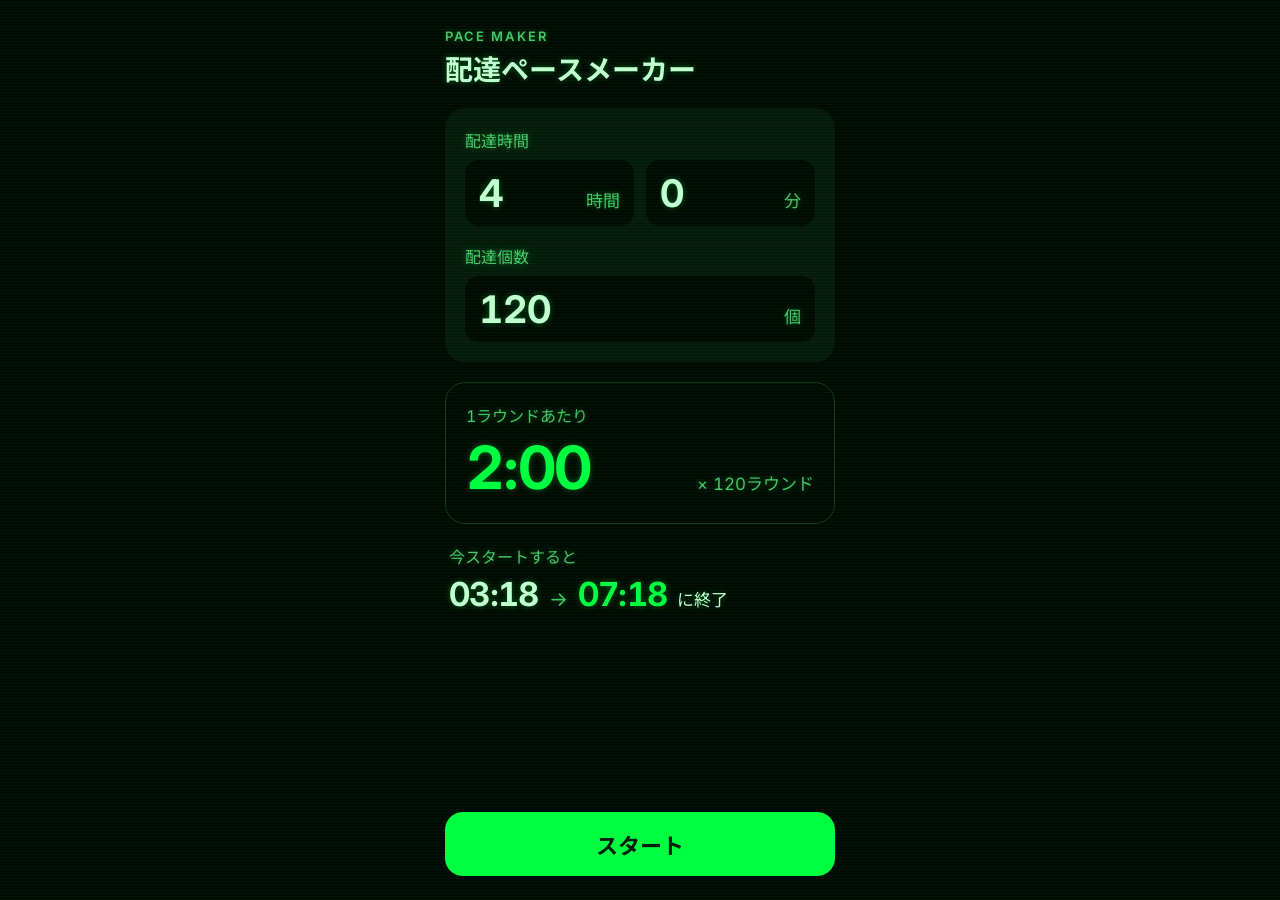
==== index.html @ c192631e "Add offline delivery pace-maker PWA Round timer PWA built from SPEC.md and mock-reference.html: setu" ====
<!doctype html>
<html lang="ja">
<head>
<meta charset="utf-8">
<meta name="viewport" content="width=device-width, initial-scale=1, viewport-fit=cover, user-scalable=no">
<meta name="theme-color" content="#020A04">
<meta name="color-scheme" content="dark">
<meta name="mobile-web-app-capable" content="yes">
<meta name="apple-mobile-web-app-capable" content="yes">
<meta name="apple-mobile-web-app-status-bar-style" content="black">
<meta name="description" content="配達時間と個数から1ラウンドの時間を出し、ラウンドごとのカウントダウンで配達ペースを保つタイマー">
<title>配達ペースメーカー</title>
<link rel="manifest" href="manifest.webmanifest">
<link rel="icon" href="icons/icon-192.png" type="image/png">
<link rel="apple-touch-icon" href="icons/apple-touch-icon.png">
<link rel="preload" href="fonts/inter-sub.woff2" as="font" type="font/woff2" crossorigin>
<link rel="preload" href="fonts/notosansjp-sub.woff2" as="font" type="font/woff2" crossorigin>
<link rel="stylesheet" href="style.css">
</head>
<body>
<div id="app" class="app">

  <!-- 画面1：設定 -->
  <section id="setup" class="screen setup">
    <div class="title">
      <div class="eyebrow">PACE MAKER</div>
      <h1>配達ペースメーカー</h1>
    </div>

    <div class="card form">
      <div class="field">
        <div class="label">配達時間</div>
        <div class="row">
          <label for="hrs" class="num-input">
            <input id="hrs" type="number" inputmode="numeric" min="0" autocomplete="off">
            <span>時間</span>
          </label>
          <label for="mins" class="num-input">
            <input id="mins" type="number" inputmode="numeric" min="0" max="59" autocomplete="off">
            <span>分</span>
          </label>
        </div>
      </div>
      <div class="field">
        <div class="label">配達個数</div>
        <label for="cnt" class="num-input">
          <input id="cnt" type="number" inputmode="numeric" min="1" autocomplete="off">
          <span>個</span>
        </label>
      </div>
    </div>

    <div class="per-round">
      <div class="col">
        <div class="label">1ラウンドあたり</div>
        <div id="perRound" class="per-round-val accent">--:--</div>
      </div>
      <div class="rounds-x">× <span id="setupCount">0</span>ラウンド</div>
    </div>

    <div class="start-preview">
      <div class="label">今スタートすると</div>
      <div class="line">
        <span id="setupClock" class="t">--:--</span>
        <span class="arrow">→</span>
        <span id="setupEnd" class="t accent">--:--</span>
        <span class="suffix">に終了</span>
      </div>
    </div>

    <div class="grow"></div>
    <button id="startBtn" type="button" class="btn-primary">スタート</button>
  </section>

  <!-- 画面2：計測 -->
  <section id="run" class="screen run" hidden>
    <header class="run-header">
      <div class="eyebrow">PACE MAKER</div>
      <div class="header-right">
        <div id="pausedBadge" class="badge" hidden>一時停止中</div>
        <button id="lockBtn" type="button" class="lock-btn">
          <span class="lock-icon" aria-hidden="true"><span class="shackle"></span><span class="body"></span></span>
          ロック
        </button>
      </div>
    </header>

    <div class="card rounds">
      <div class="rounds-col left">
        <div class="label nowrap">現在 <span class="tnum">/ <span id="runCount">0</span></span></div>
        <div id="roundNum" class="round-num accent">1</div>
      </div>
      <div class="rounds-col right">
        <div class="label nowrap">残り</div>
        <div id="leftNum" class="round-num">0</div>
      </div>
    </div>

    <div class="timer">
      <div id="timerLabel" class="label timer-label">次のラウンドまで</div>
      <div id="timerText" class="timer-text">0:00</div>
    </div>

    <div class="bar"><div id="barFill" class="bar-fill"></div></div>

    <div class="totals">
      <div class="pair">
        <span class="label">経過</span>
        <span id="elapsedText" class="totals-val dim">0:00</span>
      </div>
      <div class="pair">
        <span class="label">全体残り</span>
        <span id="overallText" class="totals-val">0:00</span>
      </div>
    </div>

    <div class="card end-card">
      <div class="end-col">
        <div class="label sm">終了予定</div>
        <div id="runEnd" class="end-val accent">--:--</div>
      </div>
      <div class="now-col">
        <div class="label sm">現在時刻</div>
        <div id="runClock" class="now-val">--:--</div>
      </div>
    </div>

    <div class="grow"></div>
    <div class="actions">
      <button id="pauseBtn" type="button" class="btn-secondary">一時停止</button>
      <button id="stopBtn" type="button" class="btn-ghost">終了</button>
    </div>
  </section>

  <div class="scanlines" aria-hidden="true"></div>

  <!-- 画面ロック -->
  <div id="lockLayer" class="lock-layer" hidden>
    <div class="lock-inner">
    <button id="unlockBtn" type="button" class="unlock-btn" aria-label="長押しでロック解除">
      <span id="holdFill" class="hold-fill"></span>
      <span class="lock-icon" aria-hidden="true"><span class="shackle"></span><span class="body"></span></span>
      <span class="rel">ロック中</span>
    </button>
    <div class="unlock-hint">長押しで解除</div>
    </div>
  </div>
</div>
<script src="app.js"></script>
</body>
</html>
---- style.css ----
@font-face {
  font-family: 'Inter';
  src: url('fonts/inter-sub.woff2') format('woff2');
  font-weight: 400 700;
  font-style: normal;
  font-display: block;
}
@font-face {
  font-family: 'Noto Sans JP';
  src: url('fonts/notosansjp-sub.woff2') format('woff2');
  font-weight: 400 700;
  font-style: normal;
  font-display: block;
}

:root {
  --bg: #020A04;
  --card: #061A0C;
  --divider: #0F3D1E;
  --border: #145A2A;
  --border-strong: #1B7A38;
  --text: #C4FFD2;
  --sub: #46C66A;
  --accent: #00FF41;
  --on-accent: #001A08;
  --warn: #FFB000;
  /* 幅390pxを基準にしたスケール単位（最大430px幅まで） */
  --u: calc(min(100vw, 430px) / 390);
  --font: -apple-system, 'SF Pro Display', 'Inter', 'Hiragino Sans', 'Noto Sans JP', sans-serif;
}

*, *::before, *::after { box-sizing: border-box; }

html, body {
  margin: 0;
  height: 100%;
  background: var(--bg);
  overscroll-behavior: none;
}

body {
  color: var(--text);
  font-family: var(--font);
  font-variant-numeric: tabular-nums;
  -webkit-font-smoothing: antialiased;
  text-shadow: 0 0 6px rgba(0, 255, 65, 0.35);
  -webkit-tap-highlight-color: transparent;
  -webkit-text-size-adjust: 100%;
}

[hidden] { display: none !important; }

.app {
  position: relative;
  max-width: 430px;
  min-height: 100vh;
  min-height: 100dvh;
  margin: 0 auto;
  padding:
    calc(env(safe-area-inset-top, 0px) + 28px)
    calc(env(safe-area-inset-right, 0px) + 20px)
    calc(env(safe-area-inset-bottom, 0px) + 24px)
    calc(env(safe-area-inset-left, 0px) + 20px);
  display: flex;
  flex-direction: column;
  overflow: hidden;
}

.screen { display: flex; flex-direction: column; flex-grow: 1; }
.setup { gap: 20px; }
.run { gap: 16px; }
.grow { flex-grow: 1; }

.label { font-size: 16px; color: var(--sub); }
.label.sm { font-size: 15px; }
.nowrap { white-space: nowrap; }
.tnum { font-variant-numeric: tabular-nums; letter-spacing: -0.02em; }
.accent { color: var(--accent); }
.dim { color: var(--sub); }

.eyebrow {
  letter-spacing: 0.16em;
  font-size: 13px;
  font-weight: 600;
  color: var(--sub);
}

.card { background: var(--card); }

button {
  font-family: inherit;
  cursor: pointer;
  text-shadow: inherit;
  -webkit-user-select: none;
  user-select: none;
  touch-action: manipulation;
}
button:disabled { cursor: default; opacity: 0.35; }

/* ---------- 設定画面 ---------- */
.title { display: flex; flex-direction: column; gap: 4px; }
.title h1 { margin: 0; font-size: 28px; font-weight: 700; }

.form {
  border-radius: 20px;
  padding: 20px;
  display: flex;
  flex-direction: column;
  gap: 18px;
}
.field { display: flex; flex-direction: column; gap: 8px; }
.row { display: flex; gap: 12px; }
.row .num-input { flex: 1; min-width: 0; }

.num-input {
  display: flex;
  align-items: baseline;
  gap: 6px;
  background: var(--bg);
  border-radius: 14px;
  padding: 10px 14px;
}
.num-input input {
  width: 100%;
  min-width: 0;
  background: transparent;
  border: 0;
  padding: 0;
  margin: 0;
  color: var(--text);
  font-family: inherit;
  font-variant-numeric: tabular-nums;
  letter-spacing: -0.02em;
  font-size: 38px;
  font-weight: 700;
  text-shadow: inherit;
  outline: none;
  caret-color: var(--accent);
}
.num-input span {
  font-size: 17px;
  color: var(--sub);
  white-space: nowrap;
  flex-shrink: 0;
}
.num-input:focus-within { box-shadow: inset 0 0 0 1px var(--border); }
input::-webkit-outer-spin-button,
input::-webkit-inner-spin-button { -webkit-appearance: none; margin: 0; }
input[type=number] { -moz-appearance: textfield; appearance: textfield; }

.per-round {
  border: 1px solid var(--divider);
  border-radius: 20px;
  padding: 20px;
  display: flex;
  justify-content: space-between;
  align-items: flex-end;
  gap: 8px;
}
.per-round .col { display: flex; flex-direction: column; gap: 4px; min-width: 0; }
.per-round-val {
  letter-spacing: -0.02em;
  font-size: calc(54 * var(--u));
  font-weight: 700;
  white-space: nowrap;
}
.rounds-x { font-size: 17px; color: var(--sub); padding-bottom: 8px; white-space: nowrap; }

.start-preview { display: flex; flex-direction: column; gap: 6px; padding: 0 4px; }
.start-preview .line { display: flex; align-items: baseline; gap: 10px; white-space: nowrap; }
.start-preview .t { letter-spacing: -0.02em; font-size: calc(30 * var(--u)); font-weight: 700; }
.start-preview .arrow { font-size: 20px; color: var(--sub); }
.start-preview .suffix { font-size: 17px; color: var(--text); }

.btn-primary {
  height: 64px;
  border: 0;
  border-radius: 18px;
  background: var(--accent);
  color: var(--on-accent);
  font-size: 22px;
  font-weight: 700;
  text-shadow: none;
}
.btn-primary:not(:disabled):active { filter: brightness(0.85); }

/* ---------- 計測画面 ---------- */
.run-header {
  display: flex;
  justify-content: space-between;
  align-items: center;
  height: 48px;
}
.header-right { display: flex; align-items: center; gap: 10px; }
.badge {
  padding: 6px 12px;
  border-radius: 999px;
  background: var(--divider);
  font-size: 15px;
  font-weight: 700;
  color: var(--text);
  white-space: nowrap;
}

.lock-btn, .unlock-btn {
  height: 48px;
  padding: 0 14px;
  border-radius: 14px;
  display: flex;
  align-items: center;
  gap: 8px;
  font-size: 16px;
  font-weight: 700;
  white-space: nowrap;
}
.lock-btn {
  border: 1px solid var(--border-strong);
  background: var(--card);
  color: var(--text);
}
.lock-btn:active { background: var(--divider); }

.lock-icon { position: relative; display: block; width: 16px; height: 19px; flex-shrink: 0; }
.lock-icon .shackle {
  position: absolute; top: 0; left: 2px;
  width: 12px; height: 10px;
  border: 2.5px solid currentColor; border-bottom: 0;
  border-radius: 6px 6px 0 0;
}
.lock-icon .body {
  position: absolute; bottom: 0; left: 0;
  width: 16px; height: 11px;
  background: currentColor;
  border-radius: 3px;
}

.rounds {
  border-radius: 22px;
  padding: 16px 18px;
  display: grid;
  grid-template-columns: repeat(2, minmax(0, 1fr));
}
.rounds-col { display: flex; flex-direction: column; gap: 2px; min-width: 0; }
.rounds-col.left { padding-right: 16px; border-right: 1px solid var(--divider); }
.rounds-col.right { padding-left: 18px; }
.round-num {
  letter-spacing: -0.03em;
  font-size: calc(72 * var(--u));
  font-weight: 700;
  line-height: 1.05;
  white-space: nowrap;
  color: var(--text);
}
.round-num.accent { color: var(--accent); }
.round-num.d4 { font-size: calc(56 * var(--u)); }
.round-num.over { font-size: calc(56 * var(--u)); color: var(--warn); }

.timer {
  display: flex;
  flex-direction: column;
  align-items: center;
  gap: 6px;
  padding-top: 8px;
}
.timer-label { font-weight: 500; white-space: nowrap; }
.timer-text {
  letter-spacing: -0.02em;
  white-space: nowrap;
  font-size: calc(108 * var(--u));
  font-weight: 700;
  line-height: 1;
  color: var(--text);
}
.timer-text.warn { color: var(--warn); }
.timer-text.over { font-size: calc(88 * var(--u)); }
.timer-text.over-h { font-size: calc(64 * var(--u)); }

.bar { height: 10px; background: var(--divider); border-radius: 999px; overflow: hidden; }
.bar-fill {
  height: 100%;
  width: 0;
  background: var(--accent);
  border-radius: 999px;
  box-shadow: 0 0 8px rgba(0, 255, 65, 0.45);
}
.bar-fill.warn { background: var(--warn); box-shadow: 0 0 8px rgba(255, 176, 0, 0.45); }

.totals {
  display: flex;
  justify-content: space-between;
  align-items: baseline;
  gap: 8px;
  padding: 0 4px;
  margin-top: -4px;
  white-space: nowrap;
}
.totals .pair { display: flex; align-items: baseline; gap: 8px; min-width: 0; }
.totals-val {
  letter-spacing: -0.02em;
  font-size: calc(26 * var(--u));
  font-weight: 700;
  color: var(--text);
}
.totals-val.dim { color: var(--sub); }
.totals-val.warn { color: var(--warn); }

.end-card {
  border: 1px solid var(--border);
  border-radius: 18px;
  padding: 12px 16px;
  display: flex;
  align-items: stretch;
}
.end-col {
  flex: 1.25;
  display: flex;
  flex-direction: column;
  gap: 2px;
  padding-right: 14px;
  border-right: 1px solid var(--divider);
  min-width: 0;
}
.now-col {
  flex: 1;
  display: flex;
  flex-direction: column;
  justify-content: flex-end;
  gap: 2px;
  padding-left: 14px;
  min-width: 0;
}
.end-val {
  letter-spacing: -0.02em;
  font-size: calc(44 * var(--u));
  font-weight: 700;
  line-height: 1.05;
  white-space: nowrap;
}
.now-val {
  letter-spacing: -0.02em;
  font-size: calc(30 * var(--u));
  font-weight: 700;
  line-height: 1.1;
  white-space: nowrap;
}

.actions { display: flex; gap: 10px; }
.btn-secondary, .btn-ghost {
  flex: 1;
  height: 60px;
  border: 1px solid var(--border);
  border-radius: 16px;
  font-size: 19px;
  font-weight: 700;
}
.btn-secondary { background: var(--card); color: var(--text); }
.btn-ghost { background: transparent; color: var(--sub); }
.btn-secondary:active, .btn-ghost:active { background: var(--divider); }

/* ---------- 走査線 ---------- */
.scanlines {
  position: fixed;
  inset: 0;
  pointer-events: none;
  background: repeating-linear-gradient(0deg,
    rgba(0, 255, 65, 0.045) 0px, rgba(0, 255, 65, 0.045) 1px,
    transparent 1px, transparent 3px);
  z-index: 5;
}

/* ---------- 画面ロック ---------- */
.lock-layer {
  position: fixed;
  inset: 0;
  z-index: 10;
  background: transparent;
  touch-action: none;
  -webkit-user-select: none;
  user-select: none;
  -webkit-touch-callout: none;
}
/* ヘッダーのロックボタンと同じ位置にボタンを重ねる */
.lock-inner {
  position: relative;
  max-width: 430px;
  margin: 0 auto;
  padding:
    calc(env(safe-area-inset-top, 0px) + 28px)
    calc(env(safe-area-inset-right, 0px) + 20px)
    0
    calc(env(safe-area-inset-left, 0px) + 20px);
  display: flex;
  flex-direction: column;
  align-items: flex-end;
  gap: 6px;
}
.unlock-btn {
  position: relative;
  overflow: hidden;
  border: 2px solid var(--accent);
  background: var(--card);
  color: var(--accent);
  touch-action: none;
  -webkit-touch-callout: none;
}
.hold-fill {
  position: absolute;
  left: 0;
  bottom: 0;
  width: 100%;
  height: 0;
  background: var(--accent);
  opacity: 0.4;
  pointer-events: none;
}
.unlock-btn .lock-icon, .unlock-btn .rel { position: relative; }
.unlock-hint { font-size: 13px; color: var(--sub); }

/* 計測中は長押しメニュー・テキスト選択を出さない */
.run, .run * { -webkit-user-select: none; user-select: none; -webkit-touch-callout: none; }
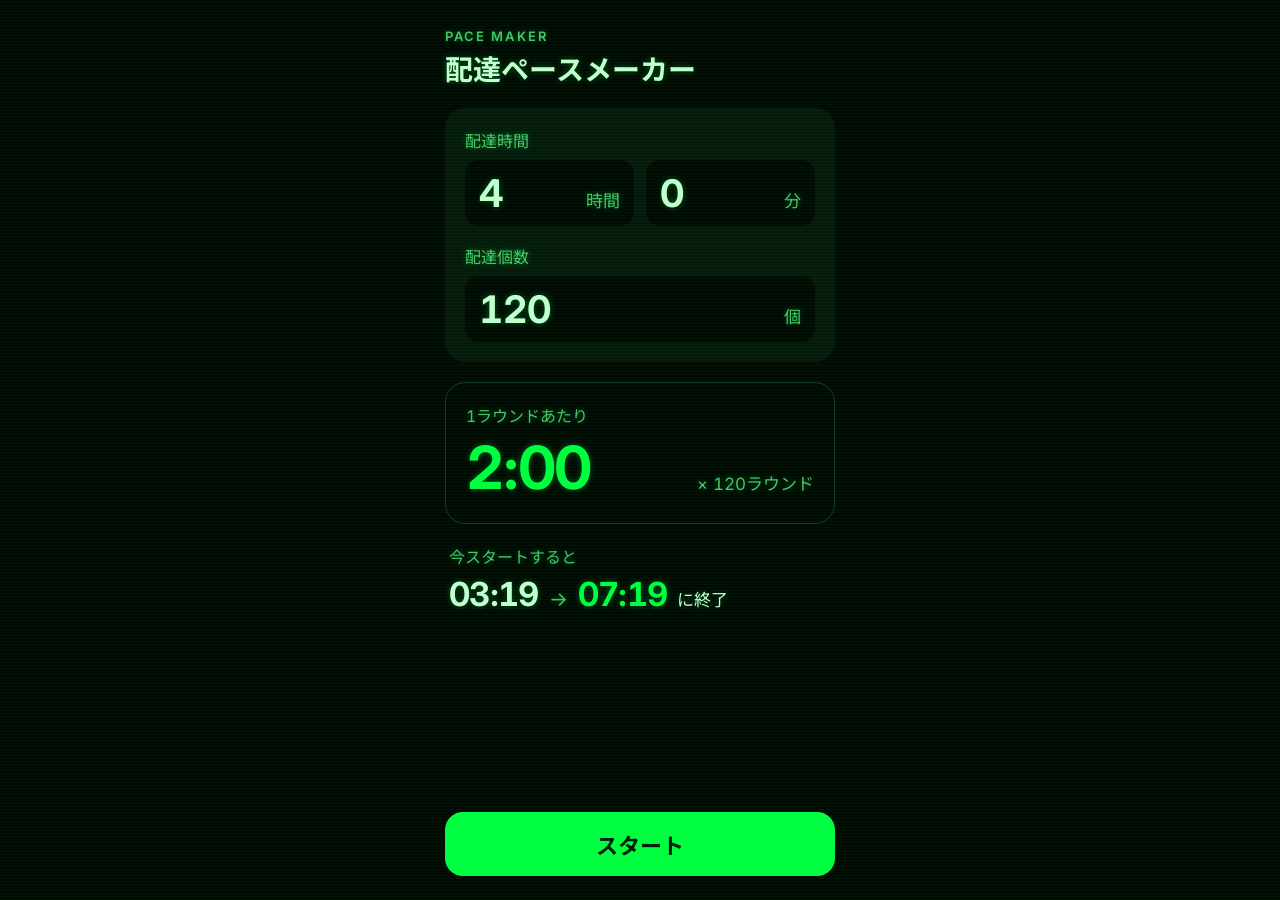
==== commit d1d96ce6: "Invert unlock button hold indicator The locked button is now filled solid green with dark text, and " ====
--- a/index.html
+++ b/index.html
@@ -138,11 +138,14 @@
   <div id="lockLayer" class="lock-layer" hidden>
     <div class="lock-inner">
     <button id="unlockBtn" type="button" class="unlock-btn" aria-label="長押しでロック解除">
-      <span id="holdFill" class="hold-fill"></span>
-      <span class="lock-icon" aria-hidden="true"><span class="shackle"></span><span class="body"></span></span>
-      <span class="rel">ロック中</span>
+      <span class="unlock-face base" aria-hidden="true">
+        <span class="lock-icon"><span class="shackle"></span><span class="body"></span></span>ロック中
+      </span>
+      <!-- 緑で満たした面。長押し中は上から減っていく -->
+      <span id="holdFill" class="unlock-face fill">
+        <span class="lock-icon" aria-hidden="true"><span class="shackle"></span><span class="body"></span></span>ロック中
+      </span>
     </button>
-    <div class="unlock-hint">長押しで解除</div>
     </div>
   </div>
 </div>
--- a/style.css
+++ b/style.css
@@ -400,21 +400,29 @@
   border: 2px solid var(--accent);
   background: var(--card);
   color: var(--accent);
+  padding: 0;
   touch-action: none;
   -webkit-touch-callout: none;
 }
-.hold-fill {
+.unlock-face {
+  display: flex;
+  align-items: center;
+  gap: 8px;
+  height: 100%;
+  padding: 0 14px;
+  pointer-events: none;
+}
+/* 長押しで減った部分に見える下地（暗い背景・緑の文字） */
+.unlock-face.base { color: var(--accent); }
+/* ロック中は緑で満たし、文字は黒抜き。長押し中は clip-path で上から削っていく */
+.unlock-face.fill {
   position: absolute;
-  left: 0;
-  bottom: 0;
-  width: 100%;
-  height: 0;
+  inset: 0;
   background: var(--accent);
-  opacity: 0.4;
-  pointer-events: none;
-}
-.unlock-btn .lock-icon, .unlock-btn .rel { position: relative; }
-.unlock-hint { font-size: 13px; color: var(--sub); }
+  color: var(--on-accent);
+  text-shadow: none;
+  clip-path: inset(0 0 0 0);
+}
 
 /* 計測中は長押しメニュー・テキスト選択を出さない */
 .run, .run * { -webkit-user-select: none; user-select: none; -webkit-touch-callout: none; }
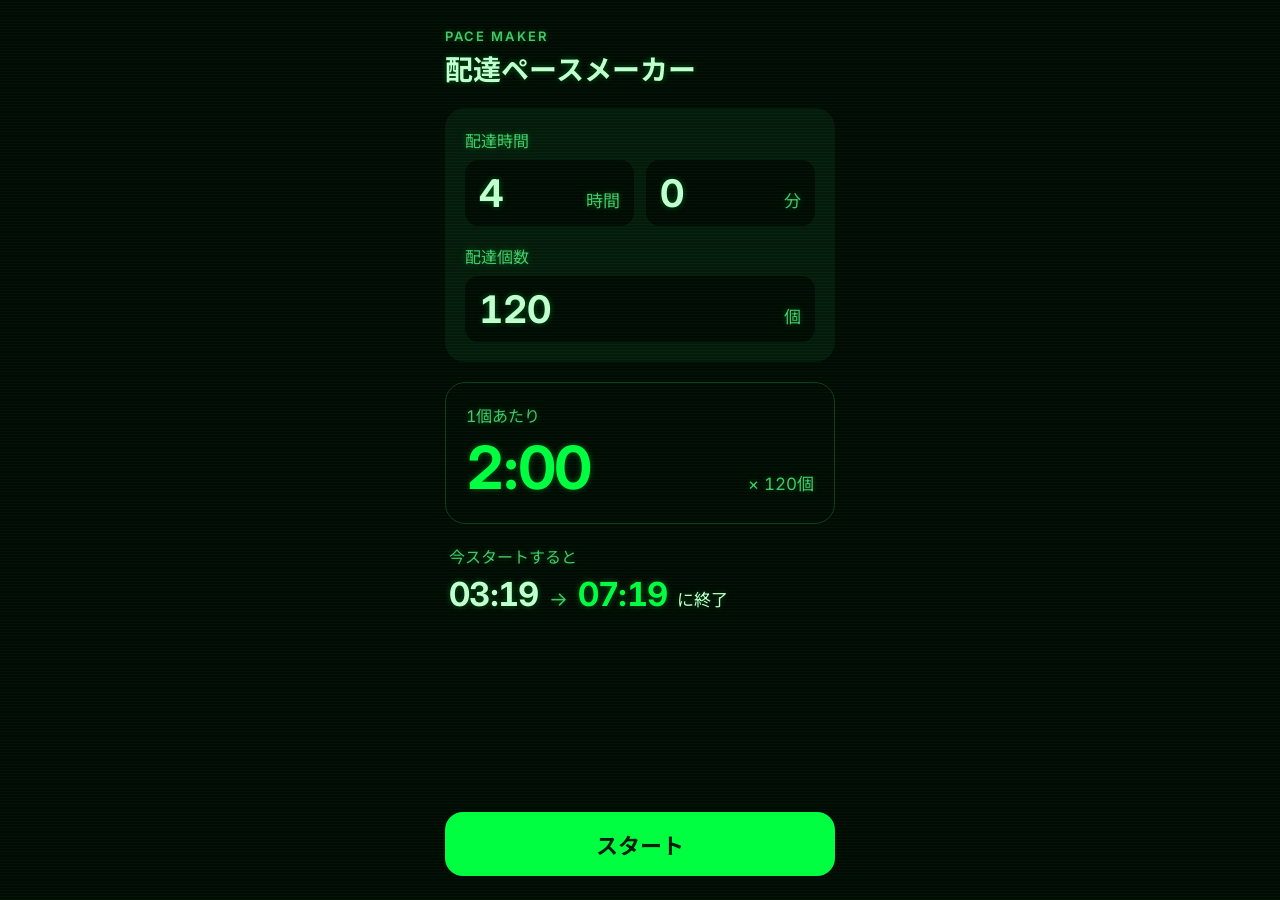
==== commit d582e882: "計測画面の表示を改善：残り個数を大きく・全体の経過バーを追加 - 現在と残りの個数を1行ずつ大きく表示し、1個ごとのタイマーは小さくした - 全体の経過バー（%表示つき）を追加 - 画面の高さに合わせ" ====
--- a/index.html
+++ b/index.html
@@ -8,7 +8,7 @@
 <meta name="mobile-web-app-capable" content="yes">
 <meta name="apple-mobile-web-app-capable" content="yes">
 <meta name="apple-mobile-web-app-status-bar-style" content="black">
-<meta name="description" content="配達時間と個数から1ラウンドの時間を出し、ラウンドごとのカウントダウンで配達ペースを保つタイマー">
+<meta name="description" content="配達時間と個数から1個あたりの時間を出し、1個ごとのカウントダウンで配達ペースを保つタイマー">
 <title>配達ペースメーカー</title>
 <link rel="manifest" href="manifest.webmanifest">
 <link rel="icon" href="icons/icon-192.png" type="image/png">
@@ -52,10 +52,10 @@
 
     <div class="per-round">
       <div class="col">
-        <div class="label">1ラウンドあたり</div>
+        <div class="label">1個あたり</div>
         <div id="perRound" class="per-round-val accent">--:--</div>
       </div>
-      <div class="rounds-x">× <span id="setupCount">0</span>ラウンド</div>
+      <div class="rounds-x">× <span id="setupCount">0</span>個</div>
     </div>
 
     <div class="start-preview">
@@ -79,29 +79,42 @@
       <div class="header-right">
         <div id="pausedBadge" class="badge" hidden>一時停止中</div>
         <button id="lockBtn" type="button" class="lock-btn">
-          <span class="lock-icon" aria-hidden="true"><span class="shackle"></span><span class="body"></span></span>
+          <span class="lock-icon open" aria-hidden="true"><span class="shackle"></span><span class="body"></span></span>
           ロック
         </button>
       </div>
     </header>
 
     <div class="card rounds">
-      <div class="rounds-col left">
-        <div class="label nowrap">現在 <span class="tnum">/ <span id="runCount">0</span></span></div>
+      <div class="rounds-row">
+        <div class="rounds-label">
+          <div class="label nowrap">現在</div>
+          <div class="label sm nowrap tnum">/ <span id="runCount">0</span></div>
+        </div>
         <div id="roundNum" class="round-num accent">1</div>
       </div>
-      <div class="rounds-col right">
-        <div class="label nowrap">残り</div>
+      <div class="rounds-row">
+        <div class="rounds-label">
+          <div class="label nowrap">残り</div>
+        </div>
         <div id="leftNum" class="round-num">0</div>
       </div>
     </div>
 
     <div class="timer">
-      <div id="timerLabel" class="label timer-label">次のラウンドまで</div>
+      <div id="timerLabel" class="label timer-label">次の1個まで</div>
       <div id="timerText" class="timer-text">0:00</div>
     </div>
 
     <div class="bar"><div id="barFill" class="bar-fill"></div></div>
+
+    <div class="overall">
+      <div class="overall-head">
+        <span class="label">全体</span>
+        <span id="overallPct" class="overall-pct">0%</span>
+      </div>
+      <div class="bar bar-overall"><div id="overallFill" class="bar-fill"></div></div>
+    </div>
 
     <div class="totals">
       <div class="pair">
--- a/style.css
+++ b/style.css
@@ -68,7 +68,8 @@
 
 .screen { display: flex; flex-direction: column; flex-grow: 1; }
 .setup { gap: 20px; }
-.run { gap: 16px; }
+/* 余った縦スペースに応じて各パートの間隔を広げる（12〜22px） */
+.run { gap: clamp(12px, calc((100dvh - 695px) / 8), 22px); }
 .grow { flex-grow: 1; }
 
 .label { font-size: 16px; color: var(--sub); }
@@ -203,6 +204,9 @@
 }
 
 .lock-btn, .unlock-btn {
+  /* 「ロック」と「ロック中」で幅が変わらないよう、両方同じ幅にして中身を中央寄せ */
+  min-width: 120px;
+  justify-content: center;
   height: 48px;
   padding: 0 14px;
   border-radius: 14px;
@@ -233,47 +237,67 @@
   background: currentColor;
   border-radius: 3px;
 }
+/* 解錠アイコン：つるを持ち上げ、右脚だけ本体に刺さった形 */
+.lock-icon.open { margin-top: 5px; }
+.lock-icon.open .shackle { top: -5px; }
+.lock-icon.open .shackle::after {
+  content: '';
+  position: absolute;
+  top: 100%;
+  right: -2.5px;
+  width: 2.5px;
+  height: 4px;
+  background: currentColor;
+}
 
 .rounds {
   border-radius: 22px;
-  padding: 16px 18px;
-  display: grid;
-  grid-template-columns: repeat(2, minmax(0, 1fr));
-}
-.rounds-col { display: flex; flex-direction: column; gap: 2px; min-width: 0; }
-.rounds-col.left { padding-right: 16px; border-right: 1px solid var(--divider); }
-.rounds-col.right { padding-left: 18px; }
+  padding: 4px 18px;
+  display: flex;
+  flex-direction: column;
+}
+/* 現在ラウンドと残りは一番大事な情報なので、1行ずつ横幅いっぱいで大きく出す */
+.rounds-row {
+  padding: 4px 0;
+  display: flex;
+  align-items: center;
+  justify-content: space-between;
+  gap: 12px;
+  min-width: 0;
+}
+.rounds-row + .rounds-row { border-top: 1px solid var(--divider); }
+.rounds-label { display: flex; flex-direction: column; gap: 2px; flex-shrink: 0; }
+.rounds-label .label:first-child { font-size: 20px; font-weight: 700; }
 .round-num {
   letter-spacing: -0.03em;
-  font-size: calc(72 * var(--u));
-  font-weight: 700;
-  line-height: 1.05;
+  font-size: calc(116 * var(--u));
+  font-weight: 700;
+  line-height: 1;
   white-space: nowrap;
   color: var(--text);
 }
 .round-num.accent { color: var(--accent); }
-.round-num.d4 { font-size: calc(56 * var(--u)); }
-.round-num.over { font-size: calc(56 * var(--u)); color: var(--warn); }
+.round-num.d4 { font-size: calc(96 * var(--u)); }
+.round-num.over { font-size: calc(88 * var(--u)); color: var(--warn); }
 
 .timer {
   display: flex;
   flex-direction: column;
   align-items: center;
-  gap: 6px;
-  padding-top: 8px;
-}
-.timer-label { font-weight: 500; white-space: nowrap; }
+  gap: 2px;
+}
+.timer-label { font-size: 14px; font-weight: 500; white-space: nowrap; }
 .timer-text {
   letter-spacing: -0.02em;
   white-space: nowrap;
-  font-size: calc(108 * var(--u));
+  font-size: calc(60 * var(--u));
   font-weight: 700;
   line-height: 1;
   color: var(--text);
 }
 .timer-text.warn { color: var(--warn); }
-.timer-text.over { font-size: calc(88 * var(--u)); }
-.timer-text.over-h { font-size: calc(64 * var(--u)); }
+.timer-text.over { font-size: calc(56 * var(--u)); }
+.timer-text.over-h { font-size: calc(48 * var(--u)); }
 
 .bar { height: 10px; background: var(--divider); border-radius: 999px; overflow: hidden; }
 .bar-fill {
@@ -284,6 +308,12 @@
   box-shadow: 0 0 8px rgba(0, 255, 65, 0.45);
 }
 .bar-fill.warn { background: var(--warn); box-shadow: 0 0 8px rgba(255, 176, 0, 0.45); }
+
+.overall { display: flex; flex-direction: column; gap: 6px; }
+.overall-head { display: flex; justify-content: space-between; align-items: baseline; padding: 0 4px; }
+.overall-pct { font-size: 18px; font-weight: 700; letter-spacing: -0.02em; color: var(--text); }
+.overall-pct.warn { color: var(--warn); }
+.bar-overall { height: 14px; }
 
 .totals {
   display: flex;
@@ -407,6 +437,8 @@
 .unlock-face {
   display: flex;
   align-items: center;
+  justify-content: center;
+  width: 100%;
   gap: 8px;
   height: 100%;
   padding: 0 14px;
@@ -426,3 +458,14 @@
 
 /* 計測中は長押しメニュー・テキスト選択を出さない */
 .run, .run * { -webkit-user-select: none; user-select: none; -webkit-touch-callout: none; }
+
+/* 縦が短い端末：ラウンド数の大きさは保ったまま、まわりの余白を詰める */
+@media (max-height: 760px) {
+  .app, .lock-inner { padding-top: calc(env(safe-area-inset-top, 0px) + 14px); }
+  .run { gap: 8px; }
+  .round-num { font-size: calc(108 * var(--u)); }
+  .end-card { padding: 8px 16px; }
+  .end-val { font-size: calc(38 * var(--u)); }
+  .now-val { font-size: calc(26 * var(--u)); }
+  .btn-secondary, .btn-ghost { height: 54px; }
+}
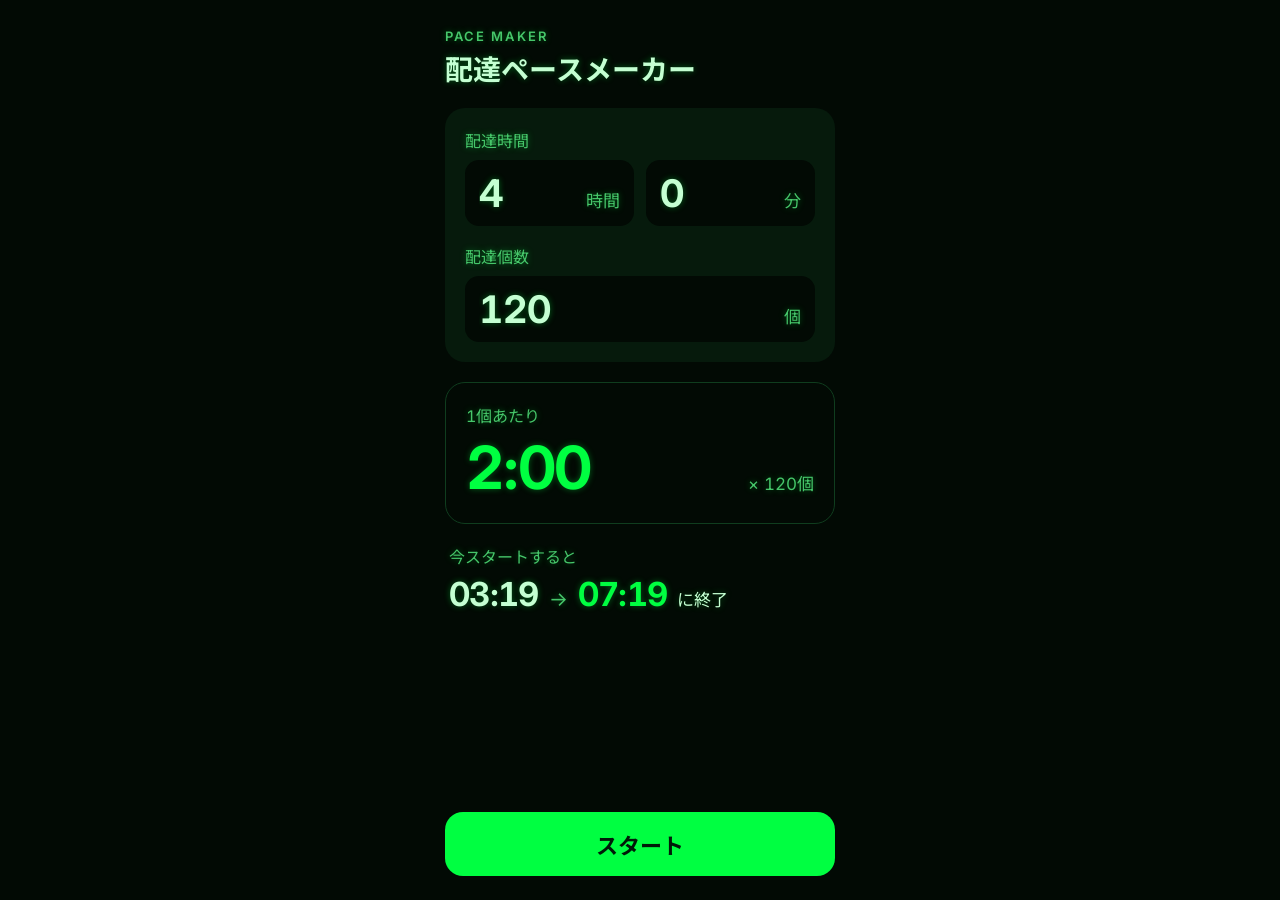
==== commit 08ba3afd: "計測画面に前へ/次へボタンを追加し、表示を整理 - 残り個数を一番上に大きく、その下に「現在 / 総数」を表示 - カウントダウンの左右に ≪ ≫ ボタン。押すと終了予定は変えずに、残り時間を残り個数" ====
--- a/index.html
+++ b/index.html
@@ -79,7 +79,11 @@
       <div class="header-right">
         <div id="pausedBadge" class="badge" hidden>一時停止中</div>
         <button id="lockBtn" type="button" class="lock-btn">
-          <span class="lock-icon open" aria-hidden="true"><span class="shackle"></span><span class="body"></span></span>
+          <!-- 解錠アイコン：つるを持ち上げ、右脚だけまっすぐ本体に刺さった形 -->
+          <svg class="lock-open" viewBox="0 0 16 24" aria-hidden="true">
+            <path d="M3.25 10V6a4.75 4.75 0 0 1 9.5 0v8" fill="none" stroke="currentColor" stroke-width="2.5"/>
+            <rect x="0" y="13" width="16" height="11" rx="3" fill="currentColor"/>
+          </svg>
           ロック
         </button>
       </div>
@@ -88,25 +92,22 @@
     <div class="card rounds">
       <div class="rounds-row">
         <div class="rounds-label">
-          <div class="label nowrap">現在</div>
-          <div class="label sm nowrap tnum">/ <span id="runCount">0</span></div>
-        </div>
-        <div id="roundNum" class="round-num accent">1</div>
-      </div>
-      <div class="rounds-row">
-        <div class="rounds-label">
           <div class="label nowrap">残り</div>
         </div>
-        <div id="leftNum" class="round-num">0</div>
+        <div id="leftNum" class="round-num accent">0</div>
       </div>
     </div>
 
+    <div class="cur-line"><span id="roundNum">1</span><span class="of"> / <span id="runCount">0</span></span></div>
+
     <div class="timer">
       <div id="timerLabel" class="label timer-label">次の1個まで</div>
-      <div id="timerText" class="timer-text">0:00</div>
+      <div class="timer-row">
+        <button id="prevBtn" type="button" class="step-btn" aria-label="前の1個に戻る">&lt;&lt;</button>
+        <div id="timerText" class="timer-text">0:00</div>
+        <button id="nextBtn" type="button" class="step-btn" aria-label="次の1個に進む">&gt;&gt;</button>
+      </div>
     </div>
-
-    <div class="bar"><div id="barFill" class="bar-fill"></div></div>
 
     <div class="overall">
       <div class="overall-head">
@@ -145,18 +146,16 @@
     </div>
   </section>
 
-  <div class="scanlines" aria-hidden="true"></div>
-
   <!-- 画面ロック -->
   <div id="lockLayer" class="lock-layer" hidden>
     <div class="lock-inner">
     <button id="unlockBtn" type="button" class="unlock-btn" aria-label="長押しでロック解除">
       <span class="unlock-face base" aria-hidden="true">
-        <span class="lock-icon"><span class="shackle"></span><span class="body"></span></span>ロック中
+        <span class="lock-icon"><span class="shackle"></span><span class="body"></span></span>長押し
       </span>
       <!-- 緑で満たした面。長押し中は上から減っていく -->
       <span id="holdFill" class="unlock-face fill">
-        <span class="lock-icon" aria-hidden="true"><span class="shackle"></span><span class="body"></span></span>ロック中
+        <span class="lock-icon" aria-hidden="true"><span class="shackle"></span><span class="body"></span></span>長押し
       </span>
     </button>
     </div>
--- a/style.css
+++ b/style.css
@@ -237,18 +237,8 @@
   background: currentColor;
   border-radius: 3px;
 }
-/* 解錠アイコン：つるを持ち上げ、右脚だけ本体に刺さった形 */
-.lock-icon.open { margin-top: 5px; }
-.lock-icon.open .shackle { top: -5px; }
-.lock-icon.open .shackle::after {
-  content: '';
-  position: absolute;
-  top: 100%;
-  right: -2.5px;
-  width: 2.5px;
-  height: 4px;
-  background: currentColor;
-}
+/* 解錠アイコン（SVG）：閉じたアイコンと同じ大きさで、つるだけ5px持ち上げた形 */
+.lock-open { display: block; width: 16px; height: 24px; flex-shrink: 0; }
 
 .rounds {
   border-radius: 22px;
@@ -256,7 +246,7 @@
   display: flex;
   flex-direction: column;
 }
-/* 現在ラウンドと残りは一番大事な情報なので、1行ずつ横幅いっぱいで大きく出す */
+/* 残り個数は一番大事な情報なので、横幅いっぱいで大きく出す */
 .rounds-row {
   padding: 4px 0;
   display: flex;
@@ -287,6 +277,46 @@
   gap: 2px;
 }
 .timer-label { font-size: 14px; font-weight: 500; white-space: nowrap; }
+
+/* 現在の個数 / 総数 */
+.cur-line {
+  text-align: center;
+  font-weight: 700;
+  line-height: 1;
+  letter-spacing: -0.02em;
+  font-size: calc(64 * var(--u));
+  white-space: nowrap;
+  color: var(--text);
+}
+.cur-line .of { color: var(--sub); font-size: 0.62em; }
+
+/* カウントダウンと、左右の前へ／次へボタン */
+.timer-row {
+  align-self: stretch;
+  display: flex;
+  align-items: center;
+  justify-content: space-between;
+  gap: 8px;
+}
+.timer-row .timer-text { flex: 1; min-width: 0; text-align: center; }
+.step-btn {
+  flex-shrink: 0;
+  width: 50px;
+  height: 50px;
+  border-radius: 13px;
+  border: 1px solid var(--border);
+  background: transparent;
+  color: var(--sub);
+  font-size: 20px;
+  font-weight: 700;
+  line-height: 1;
+  letter-spacing: -0.12em;
+  display: grid;
+  place-items: center;
+  padding: 0 4px 0 0;
+}
+.step-btn:not(:disabled):active { background: var(--divider); color: var(--accent); }
+.step-btn:disabled { opacity: 0.25; }
 .timer-text {
   letter-spacing: -0.02em;
   white-space: nowrap;
@@ -386,17 +416,6 @@
 .btn-secondary { background: var(--card); color: var(--text); }
 .btn-ghost { background: transparent; color: var(--sub); }
 .btn-secondary:active, .btn-ghost:active { background: var(--divider); }
-
-/* ---------- 走査線 ---------- */
-.scanlines {
-  position: fixed;
-  inset: 0;
-  pointer-events: none;
-  background: repeating-linear-gradient(0deg,
-    rgba(0, 255, 65, 0.045) 0px, rgba(0, 255, 65, 0.045) 1px,
-    transparent 1px, transparent 3px);
-  z-index: 5;
-}
 
 /* ---------- 画面ロック ---------- */
 .lock-layer {
